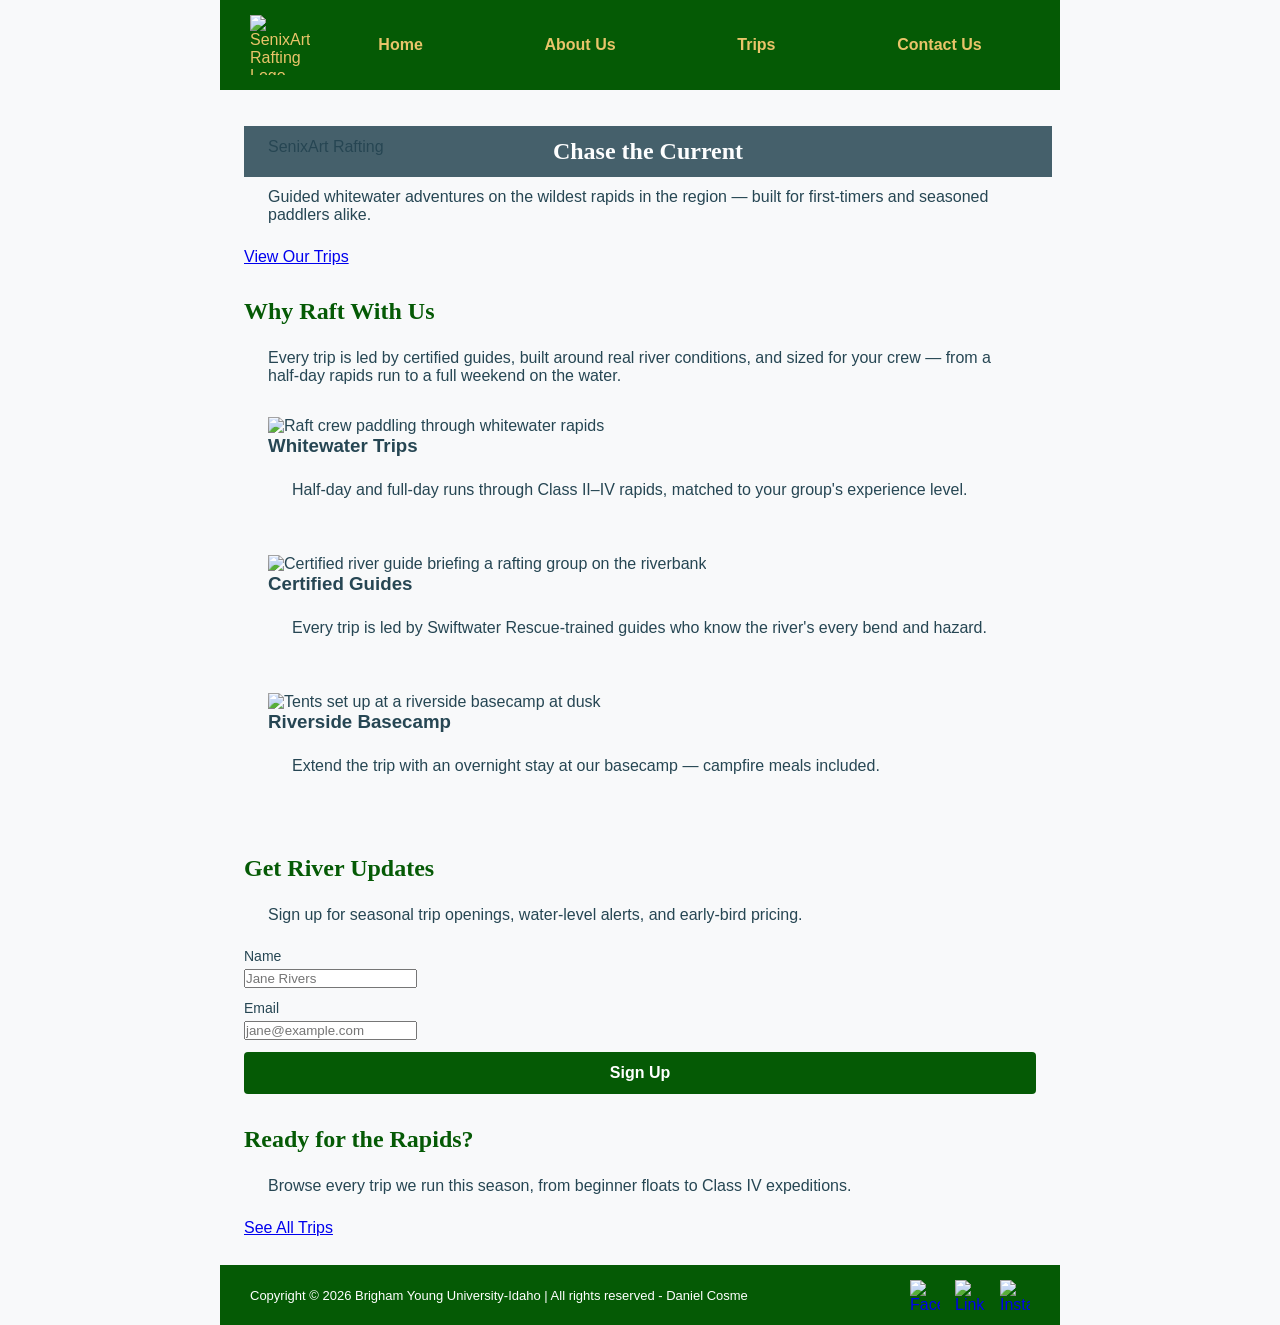
==== wwr/index.html @ cfdfca32 "Add initial index.html for SenixArt Rafting site This HTML file contains the structure and content f" ====
<!DOCTYPE html>
<html lang="en">
<head>
    <meta charset="UTF-8">
    <meta name="viewport" content="width=device-width, initial-scale=1.0">
    <title>SenixArt Rafting - Whitewater Trips & Guided Adventures</title>
    <meta name="description" content="SenixArt Rafting offers guided whitewater trips, expert river guides, and riverside basecamp experiences. Book your rapids adventure today.">
    <meta name="author" content="Daniel Cosme">
    <link rel="preconnect" href="https://fonts.googleapis.com">
    <link href="https://fonts.googleapis.com/css2?family=Anton&family=IBM+Plex+Mono:wght@500&family=Inter:wght@400;600&display=swap" rel="stylesheet">
    <link rel="stylesheet" href="styles/rafting.css">
</head>
<body>
    <header class="site-header">
        <img src="images/logo.png" alt="SenixArt Rafting Logo" class="logo">
        <nav>
            <a href="index.html" aria-current="page">Home</a>
            <a href="about.html">About Us</a>
            <a href="trips.html">Trips</a>
            <a href="contact.html">Contact Us</a>
        </nav>
    </header>

    <main>
        <section class="hero">
            <div class="hero-content">
                <p class="eyebrow">SenixArt Rafting</p>
                <h1>Chase the Current</h1>
                <p>Guided whitewater adventures on the wildest rapids in the region &mdash; built for first-timers and seasoned paddlers alike.</p>
                <a href="trips.html" class="btn btn-outline">View Our Trips</a>
            </div>
        </section>

        <section class="offerings-section">
            <div class="container">
                <h2>Why Raft With Us</h2>
                <p>Every trip is led by certified guides, built around real river conditions, and sized for your crew &mdash; from a half-day rapids run to a full weekend on the water.</p>

                <div class="offerings">
                    <article class="offering-card">
                        <img src="images/offer-rapids.jpg" alt="Raft crew paddling through whitewater rapids">
                        <div class="offering-body">
                            <h3>Whitewater Trips</h3>
                            <p>Half-day and full-day runs through Class II&ndash;IV rapids, matched to your group's experience level.</p>
                        </div>
                    </article>

                    <article class="offering-card">
                        <img src="images/offer-guides.jpg" alt="Certified river guide briefing a rafting group on the riverbank">
                        <div class="offering-body">
                            <h3>Certified Guides</h3>
                            <p>Every trip is led by Swiftwater Rescue-trained guides who know the river's every bend and hazard.</p>
                        </div>
                    </article>

                    <article class="offering-card">
                        <img src="images/offer-basecamp.jpg" alt="Tents set up at a riverside basecamp at dusk">
                        <div class="offering-body">
                            <h3>Riverside Basecamp</h3>
                            <p>Extend the trip with an overnight stay at our basecamp &mdash; campfire meals included.</p>
                        </div>
                    </article>
                </div>
            </div>
        </section>

        <section class="newsletter">
            <div class="container">
                <h2>Get River Updates</h2>
                <p>Sign up for seasonal trip openings, water-level alerts, and early-bird pricing.</p>
                <form action="#" method="post" class="newsletter-form">
                    <div class="form-item">
                        <label for="newsletter-name">Name</label>
                        <input type="text" id="newsletter-name" name="name" required placeholder="Jane Rivers">
                    </div>
                    <div class="form-item">
                        <label for="newsletter-email">Email</label>
                        <input type="email" id="newsletter-email" name="email" required placeholder="jane@example.com">
                    </div>
                    <button type="submit" class="submit-btn">Sign Up</button>
                </form>
            </div>
        </section>

        <section class="cta-banner">
            <div class="container">
                <h2>Ready for the Rapids?</h2>
                <p>Browse every trip we run this season, from beginner floats to Class IV expeditions.</p>
                <a href="trips.html" class="btn btn-primary">See All Trips</a>
            </div>
        </section>
    </main>

    <footer class="site-footer">
        <p>Copyright &copy; 2026 Brigham Young University-Idaho | All rights reserved - Daniel Cosme</p>
        <div class="socialmedia">
            <a href="https://facebook.com" target="_blank" rel="noopener">
                <img src="images/facebook.svg" alt="Facebook Icon">
            </a>
            <a href="https://linkedin.com" target="_blank" rel="noopener">
                <img src="images/linkedin.svg" alt="LinkedIn Icon">
            </a>
            <a href="https://instagram.com" target="_blank" rel="noopener">
                <img src="images/instagram.svg" alt="Instagram Icon">
            </a>
        </div>
    </footer>
</body>
</html>
---- wwr/styles/rafting.css ----
/* ==========================================================================
   1. CSS VARIABLES & THEME
   ========================================================================== */
:root {
  --primary-color: #055a05; 
  --secondary-color: #f4a261; 
  --accent1-color: #264653; 
  --accent2-color: #e9c46a; 
  --heading-font: "Times New Roman", "Georgia", serif;
  --body-font: Arial, Helvetica, sans-serif;
}

/* ==========================================================================
   2. UNIVERSAL RESET & BASE STYLES
   ========================================================================== */
* {
  margin: 0;
  padding: 0;
  box-sizing: border-box;
}

body {
  font-family: var(--body-font);
  color: var(--accent1-color);
  background-color: #f8f9fa;
}

header, main, footer {
  width: 840px;
  margin: 0 auto;
}

h1, h2 {
  font-family: var(--heading-font);
  color: var(--primary-color);
}

p, section, article {
  margin: 16px;
  padding: 8px;
}

/* ==========================================================================
   3. HEADER & NAVIGATION
   ========================================================================== */
header {
  background-color: var(--primary-color);
  color: var(--accent2-color);
  display: grid;
  grid-template-columns: 80px 1fr;
  align-items: center;
  padding: 15px 30px;
}

header img {
  width: 60px !important;
  height: 60px !important;
  object-fit: contain;
  display: block;
}

header nav {
  display: flex;
  justify-content: space-around;
  gap: 25px;
  margin: 0;
  padding: 0;
}

header nav a {
  color: var(--accent2-color);
  text-decoration: none;
  font-weight: bold;
}

header nav a:hover {
  color: #ffffff;
}

/* ==========================================================================
   4. HERO SECTION (HOME PAGE)
   ========================================================================== */
.hero {
  position: relative;
}

.hero > img {
  display: block;
  width: 100%;
  height: 380px;
  object-fit: cover;
}

.hero h1 {
  position: absolute;
  top: 20px;
  width: 100%;
  padding: 12px;
  text-align: center;
  opacity: 0.85;
  background-color: var(--accent1-color);
  color: #ffffff;
}

.hero article {
  position: absolute;
  bottom: 20px;
  left: 5%;
  right: 5%;
  background-color: rgba(255, 255, 255, 0.92);
  border-radius: 6px;
  margin: 0;
}

.hero article img {
  float: right;
  width: 120px;
  height: auto;
  margin-left: 15px;
  border-radius: 4px;
}

/* ==========================================================================
   5. ADVENTURES / GALLERY SECTION
   ========================================================================== */
.adventures h2 {
  text-align: center;
  margin-bottom: 20px;
}

.adventure-gallery {
  display: flex;
  justify-content: space-between;
  align-items: flex-start;
  gap: 15px; 
}

.adventure-gallery figure {
  margin: 0;
  text-align: center;
  width: 100%;
}

.adventure-gallery img {
  width: 100%;
  max-width: 140px;
  border-radius: 8px;
  object-fit: cover;
}

.adventure-gallery figcaption {
  margin-top: 8px;
  font-size: 14px;
  font-weight: bold;
}

/* ==========================================================================
   6. CONTACT PAGE GRID & LAYOUT
   ========================================================================== */
.contact-grid {
  display: grid;
  grid-template-columns: 1fr 1fr;
  gap: 20px;
  margin: 20px 0;
}

.company-info, .contact-form {
  background-color: #ffffff;
  padding: 20px;
  border-radius: 8px;
  box-shadow: 0 2px 5px rgba(0,0,0,0.05);
}

.company-info h2, .contact-form h2, .employee-profiles h2 {
  margin-bottom: 15px;
}

.map-container {
  margin-top: 15px;
  border-radius: 8px;
  overflow: hidden;
}

/* ==========================================================================
   7. FORM STYLES
   ========================================================================== */
.contact-form fieldset {
  border: 1px solid #ccc;
  border-radius: 6px;
  padding: 15px;
  margin-bottom: 15px;
}

.contact-form legend {
  font-weight: bold;
  color: var(--primary-color);
  padding: 0 5px;
}

.form-item {
  margin-bottom: 12px;
}

.form-item label {
  display: block;
  margin-bottom: 5px;
  font-size: 14px;
}

.contact-form input[type="text"],
.contact-form input[type="email"],
.contact-form textarea {
  width: 100%;
  padding: 10px;
  border: 1px solid #ccc;
  border-radius: 4px;
  font-family: var(--body-font);
}

.radio-item, .checkbox-item {
  display: flex;
  align-items: center;
  gap: 10px;
}

.radio-item input, .checkbox-item input {
  width: auto;
}

.radio-item label, .checkbox-item label {
  display: inline;
  font-weight: normal;
  margin-bottom: 0;
}

.submit-btn {
  background-color: var(--primary-color);
  color: #ffffff;
  padding: 12px 20px;
  border: none;
  border-radius: 4px;
  font-size: 16px;
  font-weight: bold;
  cursor: pointer;
  width: 100%;
  transition: background-color 0.2s;
}

.submit-btn:hover {
  background-color: #044404;
}

/* ==========================================================================
   8. STUDENT PROFILE & EMPLOYEE PROFILES GRID
   ========================================================================== */
.profile-section {
  text-align: center;
  margin: 20px 0;
}

.profile-section img {
  width: 140px;
  height: 140px;
  object-fit: cover;
  border-radius: 8px;
}

.employee-profiles {
  margin-top: 30px;
  background-color: #ffffff;
  padding: 20px;
  border-radius: 8px;
  box-shadow: 0 2px 5px rgba(0,0,0,0.05);
}

.employee-grid {
  display: flex;
  justify-content: space-between;
  align-items: flex-start;
  gap: 15px;
}

.employee-grid figure {
  margin: 0;
  text-align: center;
  width: 100%;
}

.employee-grid img {
  width: 140px !important;
  height: 140px !important;
  max-width: 140px !important;
  border-radius: 8px;
  object-fit: cover;
  margin: 0 auto 8px auto;
  display: block;
}

.employee-grid figcaption {
  font-size: 14px;
  font-weight: bold;
  color: var(--accent1-color);
}

/* ==========================================================================
   9. FOOTER & SOCIAL MEDIA ICONS
   ========================================================================== */
footer {
  background-color: var(--primary-color);
  color: #ffffff;
  display: flex;
  align-items: center;
  justify-content: space-between;
  padding: 15px 30px;
  margin-top: 20px;
}

footer p {
  color: #ffffff;
  margin: 0;
  padding: 0;
  font-size: 13px;
}

.socialmedia {
  display: flex;
  align-items: center;
  gap: 15px;
  margin: 0;
  padding: 0;
}

.socialmedia a {
  text-decoration: none;
}

.socialmedia img {
  width: 30px !important;
  height: 30px !important;
  object-fit: contain;
  display: block;
}

/* ==========================================================================
   10. RESPONSIVE MEDIA QUERIES
   ========================================================================== */
@media (max-width: 768px) {
  header, main, footer {
    width: 100%;
  }

  .contact-grid {
    grid-template-columns: 1fr;
  }
}
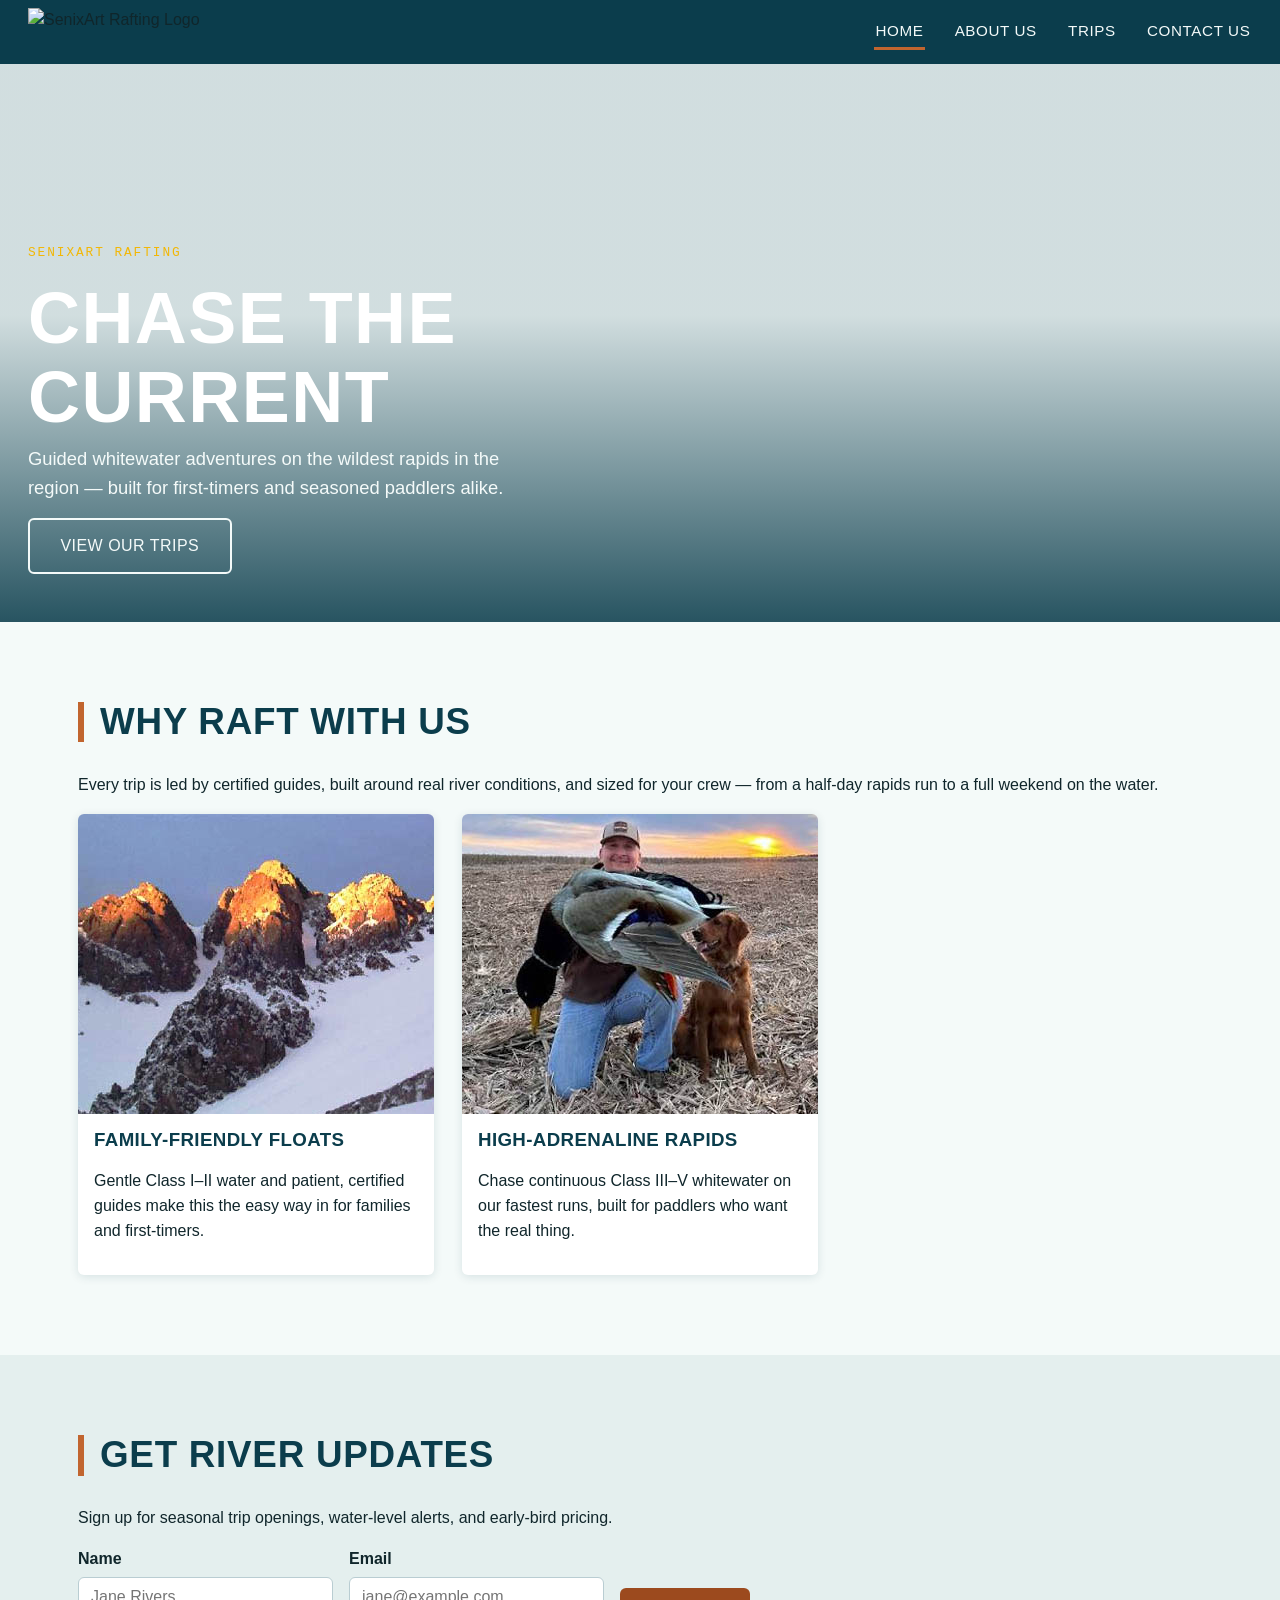
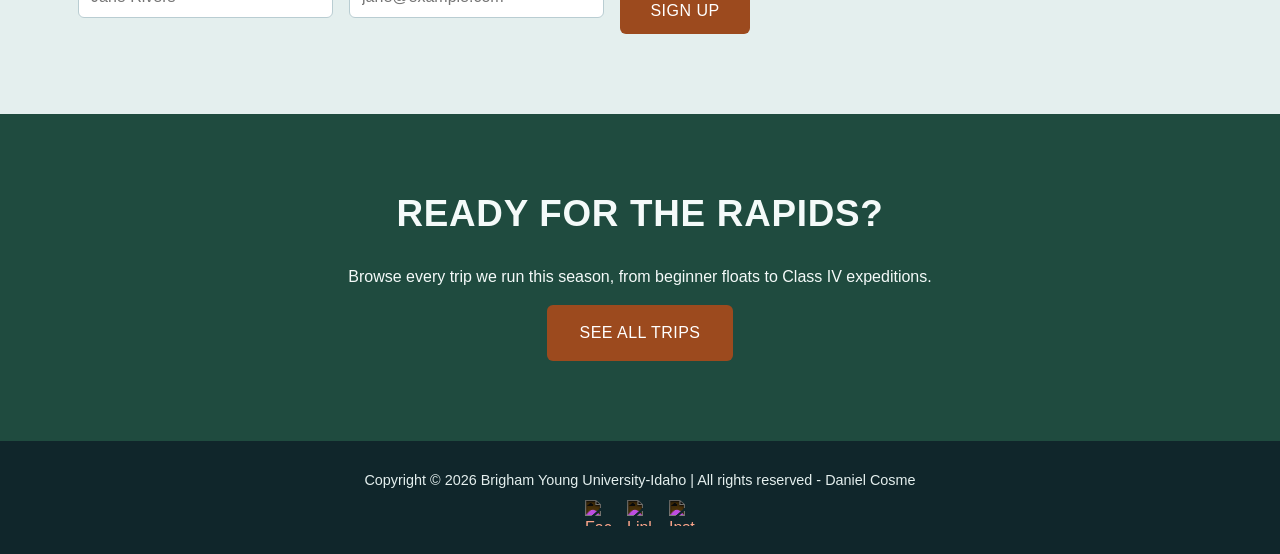
==== commit 44ae090f: "Update index.html" ====
--- a/wwr/index.html
+++ b/wwr/index.html
@@ -38,26 +38,18 @@
 
                 <div class="offerings">
                     <article class="offering-card">
-                        <img src="images/offer-rapids.jpg" alt="Raft crew paddling through whitewater rapids">
+                        <img src="images/rapids1.jpg" alt="Family group enjoying a calm rafting float" width="400" height="300">
                         <div class="offering-body">
-                            <h3>Whitewater Trips</h3>
-                            <p>Half-day and full-day runs through Class II&ndash;IV rapids, matched to your group's experience level.</p>
+                            <h3>Family-Friendly Floats</h3>
+                            <p>Gentle Class I&ndash;II water and patient, certified guides make this the easy way in for families and first-timers.</p>
                         </div>
                     </article>
 
                     <article class="offering-card">
-                        <img src="images/offer-guides.jpg" alt="Certified river guide briefing a rafting group on the riverbank">
+                        <img src="images/rapids2.jpg" alt="Raft crew crashing through a strong whitewater rapid" width="400" height="300">
                         <div class="offering-body">
-                            <h3>Certified Guides</h3>
-                            <p>Every trip is led by Swiftwater Rescue-trained guides who know the river's every bend and hazard.</p>
-                        </div>
-                    </article>
-
-                    <article class="offering-card">
-                        <img src="images/offer-basecamp.jpg" alt="Tents set up at a riverside basecamp at dusk">
-                        <div class="offering-body">
-                            <h3>Riverside Basecamp</h3>
-                            <p>Extend the trip with an overnight stay at our basecamp &mdash; campfire meals included.</p>
+                            <h3>High-Adrenaline Rapids</h3>
+                            <p>Chase continuous Class III&ndash;V whitewater on our fastest runs, built for paddlers who want the real thing.</p>
                         </div>
                     </article>
                 </div>
--- a/wwr/styles/rafting.css
+++ b/wwr/styles/rafting.css
@@ -1,355 +1,568 @@
-/* ==========================================================================
-   1. CSS VARIABLES & THEME
-   ========================================================================== */
+/* =========================================================
+   SenixArt Rafting — shared stylesheet
+   Used by index.html, trips.html, contact.html, about.html
+   ========================================================= */
+
+/* ---- Design tokens ---- */
 :root {
-  --primary-color: #055a05; 
-  --secondary-color: #f4a261; 
-  --accent1-color: #264653; 
-  --accent2-color: #e9c46a; 
-  --heading-font: "Times New Roman", "Georgia", serif;
-  --body-font: Arial, Helvetica, sans-serif;
-}
-
-/* ==========================================================================
-   2. UNIVERSAL RESET & BASE STYLES
-   ========================================================================== */
+  /* colors */
+  --color-river-deep: #0b3d4c;
+  --color-river-mid: #145566;
+  --color-forest: #1f4b3f;
+  --color-foam: #f4faf9;
+  --color-foam-dim: #e4efee;
+  --color-ink: #10262b;
+  --color-clay: #c1652f;
+  --color-clay-dark: #9c4a1e;
+  --color-sun: #f2b705;
+
+  /* type */
+  --font-display: "Anton", "Arial Narrow", sans-serif;
+  --font-body: "Inter", "Segoe UI", Helvetica, Arial, sans-serif;
+  --font-mono: "IBM Plex Mono", "Courier New", monospace;
+
+  /* spacing scale */
+  --space-xs: 0.5rem;
+  --space-sm: 1rem;
+  --space-md: 1.75rem;
+  --space-lg: 3rem;
+  --space-xl: 5rem;
+
+  --radius: 6px;
+  --max-width: 1180px;
+}
+
+/* ---- Reset / base ---- */
 * {
+  box-sizing: border-box;
+}
+
+html {
+  scroll-behavior: smooth;
+}
+
+body {
   margin: 0;
-  padding: 0;
-  box-sizing: border-box;
-}
-
-body {
-  font-family: var(--body-font);
-  color: var(--accent1-color);
-  background-color: #f8f9fa;
-}
-
-header, main, footer {
-  width: 840px;
+  font-family: var(--font-body);
+  color: var(--color-ink);
+  background: var(--color-foam);
+  line-height: 1.55;
+}
+
+img {
+  max-width: 100%;
+  display: block;
+}
+
+a {
+  color: var(--color-river-mid);
+}
+
+h1, h2, h3, h4 {
+  font-family: var(--font-display);
+  text-transform: uppercase;
+  letter-spacing: 0.02em;
+  line-height: 1.1;
+  color: var(--color-river-deep);
+  margin-top: 0;
+}
+
+h2 {
+  font-size: clamp(1.6rem, 3vw, 2.3rem);
+  border-left: 6px solid var(--color-clay);
+  padding-left: var(--space-sm);
+}
+
+p {
+  margin: 0 0 var(--space-sm);
+}
+
+.container {
+  max-width: var(--max-width);
   margin: 0 auto;
-}
-
-h1, h2 {
-  font-family: var(--heading-font);
-  color: var(--primary-color);
-}
-
-p, section, article {
-  margin: 16px;
-  padding: 8px;
-}
-
-/* ==========================================================================
-   3. HEADER & NAVIGATION
-   ========================================================================== */
-header {
-  background-color: var(--primary-color);
-  color: var(--accent2-color);
-  display: grid;
-  grid-template-columns: 80px 1fr;
+  padding: 0 var(--space-md);
+}
+
+section {
+  padding: var(--space-xl) 0;
+}
+
+/* visible focus for keyboard users */
+a:focus-visible,
+button:focus-visible,
+input:focus-visible,
+textarea:focus-visible {
+  outline: 3px solid var(--color-sun);
+  outline-offset: 2px;
+}
+
+@media (prefers-reduced-motion: reduce) {
+  html {
+    scroll-behavior: auto;
+  }
+  * {
+    animation: none !important;
+    transition: none !important;
+  }
+}
+
+/* ---- Buttons ---- */
+.btn {
+  display: inline-block;
+  font-family: var(--font-display);
+  letter-spacing: 0.03em;
+  text-transform: uppercase;
+  text-decoration: none;
+  padding: 0.85rem 1.9rem;
+  border-radius: var(--radius);
+  border: 2px solid transparent;
+  cursor: pointer;
+  font-size: 1rem;
+}
+
+.btn-primary {
+  background: var(--color-clay-dark);
+  color: #fff;
+}
+.btn-primary:hover,
+.btn-primary:focus-visible {
+  background: var(--color-clay);
+}
+
+.btn-outline {
+  background: transparent;
+  border-color: var(--color-foam);
+  color: var(--color-foam);
+}
+.btn-outline:hover,
+.btn-outline:focus-visible {
+  background: var(--color-foam);
+  color: var(--color-river-deep);
+}
+
+/* ---- Header / nav (identical on every page) ---- */
+.site-header {
+  background: var(--color-river-deep);
+  display: flex;
   align-items: center;
-  padding: 15px 30px;
-}
-
-header img {
-  width: 60px !important;
-  height: 60px !important;
-  object-fit: contain;
-  display: block;
-}
-
-header nav {
-  display: flex;
-  justify-content: space-around;
-  gap: 25px;
-  margin: 0;
-  padding: 0;
-}
-
-header nav a {
-  color: var(--accent2-color);
+  justify-content: space-between;
+  flex-wrap: wrap;
+  gap: var(--space-sm);
+  padding: var(--space-xs) var(--space-md);
+}
+
+.site-header .logo {
+  height: 48px;
+  width: auto;
+}
+
+.site-header nav {
+  display: flex;
+  gap: var(--space-md);
+  flex-wrap: wrap;
+}
+
+.site-header nav a {
+  color: var(--color-foam);
   text-decoration: none;
-  font-weight: bold;
-}
-
-header nav a:hover {
-  color: #ffffff;
-}
-
-/* ==========================================================================
-   4. HERO SECTION (HOME PAGE)
-   ========================================================================== */
+  font-family: var(--font-display);
+  letter-spacing: 0.04em;
+  text-transform: uppercase;
+  font-size: 0.95rem;
+  padding: 0.3rem 0.1rem;
+  border-bottom: 3px solid transparent;
+}
+
+.site-header nav a:hover,
+.site-header nav a:focus-visible,
+.site-header nav a[aria-current="page"] {
+  border-bottom-color: var(--color-clay);
+}
+
+/* ---- Hero (home page) ---- */
 .hero {
   position: relative;
-}
-
-.hero > img {
+  min-height: 62vh;
+  display: flex;
+  align-items: flex-end;
+  background: linear-gradient(0deg, rgba(11, 61, 76, 0.88) 0%, rgba(11, 61, 76, 0.15) 55%),
+    url("../images/hero-rapids.jpg") center/cover no-repeat;
+  color: var(--color-foam);
+}
+
+.hero-content {
+  position: absolute;
+  left: var(--space-md);
+  bottom: var(--space-lg);
+  max-width: 34rem;
+}
+
+.hero-content .eyebrow {
+  font-family: var(--font-mono);
+  text-transform: uppercase;
+  letter-spacing: 0.15em;
+  font-size: 0.8rem;
+  color: var(--color-sun);
+}
+
+.hero-content h1 {
+  color: #fff;
+  font-size: clamp(2.5rem, 7vw, 4.5rem);
+  margin: var(--space-xs) 0;
+}
+
+.hero-content p {
+  font-size: 1.15rem;
+  max-width: 30rem;
+}
+
+/* ---- Page intro banner (trips / contact) ---- */
+.page-intro {
+  background: var(--color-river-deep);
+  color: var(--color-foam);
+  padding: var(--space-lg) 0;
+}
+
+.page-intro h1 {
+  color: #fff;
+}
+
+.page-intro p {
+  max-width: 40rem;
+  font-size: 1.1rem;
+}
+
+/* ---- CTA banner ---- */
+.cta-banner {
+  background: var(--color-forest);
+  color: var(--color-foam);
+  text-align: center;
+}
+
+.cta-banner h2 {
+  color: var(--color-foam);
+  border-left: none;
+  padding-left: 0;
+}
+
+/* ---- Offerings grid (home page — required CSS Grid) ---- */
+.offerings {
+  display: grid;
+  grid-template-columns: repeat(3, 1fr);
+  gap: var(--space-md);
+}
+
+.offering-card {
+  background: #fff;
+  border-radius: var(--radius);
+  overflow: hidden;
+  box-shadow: 0 2px 10px rgba(11, 61, 76, 0.12);
+}
+
+.offering-card img {
+  aspect-ratio: 4 / 3;
+  object-fit: cover;
+  width: 100%;
+}
+
+.offering-card .offering-body {
+  padding: var(--space-sm);
+}
+
+/* ---- Newsletter form ---- */
+.newsletter {
+  background: var(--color-foam-dim);
+}
+
+.newsletter-form {
+  display: flex;
+  gap: var(--space-sm);
+  flex-wrap: wrap;
+  align-items: flex-end;
+  max-width: 42rem;
+}
+
+.newsletter-form .form-item {
+  flex: 1 1 200px;
+}
+
+/* ---- Shared form styling (newsletter + contact) ---- */
+.form-item {
+  margin-bottom: var(--space-sm);
+}
+
+.form-item label {
   display: block;
+  font-weight: 600;
+  margin-bottom: 0.3rem;
+}
+
+input[type="text"],
+input[type="email"],
+textarea {
   width: 100%;
-  height: 380px;
+  padding: 0.65rem 0.75rem;
+  border: 1px solid #b9cdd2;
+  border-radius: var(--radius);
+  font-family: var(--font-body);
+  font-size: 1rem;
+  background: #fff;
+  color: var(--color-ink);
+}
+
+fieldset {
+  border: 1px solid #b9cdd2;
+  border-radius: var(--radius);
+  margin-bottom: var(--space-sm);
+  padding: var(--space-sm);
+}
+
+legend {
+  font-family: var(--font-display);
+  text-transform: uppercase;
+  letter-spacing: 0.03em;
+  padding: 0 0.4rem;
+  color: var(--color-river-deep);
+}
+
+.radio-item,
+.checkbox-item {
+  display: flex;
+  align-items: center;
+  gap: 0.5rem;
+}
+.radio-item label,
+.checkbox-item label {
+  font-weight: 400;
+  margin: 0;
+}
+
+.submit-btn {
+  background: var(--color-clay-dark);
+  color: #fff;
+  border: none;
+  padding: 0.85rem 1.9rem;
+  border-radius: var(--radius);
+  font-family: var(--font-display);
+  text-transform: uppercase;
+  letter-spacing: 0.03em;
+  cursor: pointer;
+  font-size: 1rem;
+}
+.submit-btn:hover,
+.submit-btn:focus-visible {
+  background: var(--color-clay);
+}
+
+/* ---- Trip cards (trips page) ---- */
+.trip-list {
+  display: grid;
+  gap: var(--space-lg);
+}
+
+.trip-card {
+  display: grid;
+  grid-template-columns: 1fr 1fr;
+  gap: var(--space-md);
+  align-items: center;
+  background: #fff;
+  border-radius: var(--radius);
+  overflow: hidden;
+  box-shadow: 0 2px 10px rgba(11, 61, 76, 0.12);
+}
+
+.trip-card img {
+  height: 100%;
+  min-height: 260px;
   object-fit: cover;
 }
 
-.hero h1 {
-  position: absolute;
-  top: 20px;
+.trip-card .trip-body {
+  padding: var(--space-md);
+}
+
+.trip-card:nth-child(even) img {
+  order: 2;
+}
+
+.trip-badge {
+  display: inline-block;
+  font-family: var(--font-mono);
+  font-size: 0.8rem;
+  text-transform: uppercase;
+  letter-spacing: 0.05em;
+  background: var(--color-sun);
+  color: var(--color-ink);
+  padding: 0.2rem 0.6rem;
+  border-radius: 999px;
+  margin-bottom: var(--space-xs);
+}
+
+/* ---- Trips table ---- */
+.trips-table-wrap {
+  overflow-x: auto;
+}
+
+.trips-table {
   width: 100%;
-  padding: 12px;
-  text-align: center;
-  opacity: 0.85;
-  background-color: var(--accent1-color);
-  color: #ffffff;
-}
-
-.hero article {
-  position: absolute;
-  bottom: 20px;
-  left: 5%;
-  right: 5%;
-  background-color: rgba(255, 255, 255, 0.92);
-  border-radius: 6px;
-  margin: 0;
-}
-
-.hero article img {
-  float: right;
-  width: 120px;
-  height: auto;
-  margin-left: 15px;
-  border-radius: 4px;
-}
-
-/* ==========================================================================
-   5. ADVENTURES / GALLERY SECTION
-   ========================================================================== */
-.adventures h2 {
-  text-align: center;
-  margin-bottom: 20px;
-}
-
-.adventure-gallery {
-  display: flex;
-  justify-content: space-between;
-  align-items: flex-start;
-  gap: 15px; 
-}
-
-.adventure-gallery figure {
-  margin: 0;
-  text-align: center;
-  width: 100%;
-}
-
-.adventure-gallery img {
-  width: 100%;
-  max-width: 140px;
-  border-radius: 8px;
+  border-collapse: collapse;
+  font-family: var(--font-mono);
+  font-size: 0.92rem;
+  background: #fff;
+}
+
+.trips-table caption {
+  font-family: var(--font-display);
+  text-align: left;
+  text-transform: uppercase;
+  letter-spacing: 0.03em;
+  color: var(--color-river-deep);
+  padding-bottom: var(--space-xs);
+}
+
+.trips-table th,
+.trips-table td {
+  border: 1px solid #cfe0e2;
+  padding: 0.75rem 0.9rem;
+  text-align: left;
+}
+
+.trips-table thead th {
+  background: var(--color-river-deep);
+  color: var(--color-foam);
+  font-family: var(--font-body);
+  font-weight: 600;
+  text-transform: uppercase;
+  font-size: 0.8rem;
+  letter-spacing: 0.04em;
+}
+
+.trips-table tbody tr:nth-child(even) {
+  background: var(--color-foam-dim);
+}
+
+/* ---- Contact page ---- */
+.profile-section {
+  display: flex;
+  justify-content: center;
+  margin-bottom: var(--space-md);
+}
+
+.profile-section img {
+  width: 140px;
+  height: 140px;
+  border-radius: 50%;
   object-fit: cover;
-}
-
-.adventure-gallery figcaption {
-  margin-top: 8px;
-  font-size: 14px;
-  font-weight: bold;
-}
-
-/* ==========================================================================
-   6. CONTACT PAGE GRID & LAYOUT
-   ========================================================================== */
+  border: 4px solid var(--color-foam-dim);
+}
+
 .contact-grid {
   display: grid;
   grid-template-columns: 1fr 1fr;
-  gap: 20px;
-  margin: 20px 0;
-}
-
-.company-info, .contact-form {
-  background-color: #ffffff;
-  padding: 20px;
-  border-radius: 8px;
-  box-shadow: 0 2px 5px rgba(0,0,0,0.05);
-}
-
-.company-info h2, .contact-form h2, .employee-profiles h2 {
-  margin-bottom: 15px;
+  gap: var(--space-lg);
+  align-items: start;
 }
 
 .map-container {
-  margin-top: 15px;
-  border-radius: 8px;
+  margin-top: var(--space-sm);
+  border-radius: var(--radius);
   overflow: hidden;
 }
 
-/* ==========================================================================
-   7. FORM STYLES
-   ========================================================================== */
-.contact-form fieldset {
-  border: 1px solid #ccc;
-  border-radius: 6px;
-  padding: 15px;
-  margin-bottom: 15px;
-}
-
-.contact-form legend {
-  font-weight: bold;
-  color: var(--primary-color);
-  padding: 0 5px;
-}
-
-.form-item {
-  margin-bottom: 12px;
-}
-
-.form-item label {
+.map-container iframe {
+  width: 100%;
+  border: 0;
   display: block;
-  margin-bottom: 5px;
-  font-size: 14px;
-}
-
-.contact-form input[type="text"],
-.contact-form input[type="email"],
-.contact-form textarea {
-  width: 100%;
-  padding: 10px;
-  border: 1px solid #ccc;
-  border-radius: 4px;
-  font-family: var(--body-font);
-}
-
-.radio-item, .checkbox-item {
-  display: flex;
-  align-items: center;
-  gap: 10px;
-}
-
-.radio-item input, .checkbox-item input {
-  width: auto;
-}
-
-.radio-item label, .checkbox-item label {
-  display: inline;
-  font-weight: normal;
-  margin-bottom: 0;
-}
-
-.submit-btn {
-  background-color: var(--primary-color);
-  color: #ffffff;
-  padding: 12px 20px;
-  border: none;
-  border-radius: 4px;
-  font-size: 16px;
-  font-weight: bold;
-  cursor: pointer;
-  width: 100%;
-  transition: background-color 0.2s;
-}
-
-.submit-btn:hover {
-  background-color: #044404;
-}
-
-/* ==========================================================================
-   8. STUDENT PROFILE & EMPLOYEE PROFILES GRID
-   ========================================================================== */
-.profile-section {
+}
+
+.employee-profiles {
   text-align: center;
-  margin: 20px 0;
-}
-
-.profile-section img {
-  width: 140px;
-  height: 140px;
-  object-fit: cover;
-  border-radius: 8px;
-}
-
-.employee-profiles {
-  margin-top: 30px;
-  background-color: #ffffff;
-  padding: 20px;
-  border-radius: 8px;
-  box-shadow: 0 2px 5px rgba(0,0,0,0.05);
 }
 
 .employee-grid {
-  display: flex;
-  justify-content: space-between;
-  align-items: flex-start;
-  gap: 15px;
+  display: grid;
+  grid-template-columns: repeat(3, 1fr);
+  gap: var(--space-md);
+  margin-top: var(--space-md);
 }
 
 .employee-grid figure {
   margin: 0;
+}
+
+.employee-grid img {
+  border-radius: var(--radius);
+  aspect-ratio: 1 / 1;
+  object-fit: cover;
+  width: 100%;
+}
+
+.employee-grid figcaption {
+  margin-top: var(--space-xs);
+  font-weight: 600;
+}
+
+/* ---- Footer (identical on every page) ---- */
+.site-footer {
+  background: var(--color-ink);
+  color: var(--color-foam-dim);
   text-align: center;
-  width: 100%;
-}
-
-.employee-grid img {
-  width: 140px !important;
-  height: 140px !important;
-  max-width: 140px !important;
-  border-radius: 8px;
-  object-fit: cover;
-  margin: 0 auto 8px auto;
-  display: block;
-}
-
-.employee-grid figcaption {
-  font-size: 14px;
-  font-weight: bold;
-  color: var(--accent1-color);
-}
-
-/* ==========================================================================
-   9. FOOTER & SOCIAL MEDIA ICONS
-   ========================================================================== */
-footer {
-  background-color: var(--primary-color);
-  color: #ffffff;
-  display: flex;
-  align-items: center;
-  justify-content: space-between;
-  padding: 15px 30px;
-  margin-top: 20px;
-}
-
-footer p {
-  color: #ffffff;
-  margin: 0;
-  padding: 0;
-  font-size: 13px;
+  padding: var(--space-md);
+}
+
+.site-footer p {
+  margin: 0 0 var(--space-xs);
+  font-size: 0.9rem;
 }
 
 .socialmedia {
   display: flex;
-  align-items: center;
-  gap: 15px;
-  margin: 0;
-  padding: 0;
-}
-
-.socialmedia a {
-  text-decoration: none;
+  justify-content: center;
+  gap: var(--space-sm);
 }
 
 .socialmedia img {
-  width: 30px !important;
-  height: 30px !important;
-  object-fit: contain;
-  display: block;
-}
-
-/* ==========================================================================
-   10. RESPONSIVE MEDIA QUERIES
-   ========================================================================== */
-@media (max-width: 768px) {
-  header, main, footer {
-    width: 100%;
-  }
-
+  width: 26px;
+  height: 26px;
+  filter: invert(96%) sepia(6%) saturate(150%);
+}
+
+/* ---- Responsive ---- */
+@media (max-width: 900px) {
+  .offerings {
+    grid-template-columns: repeat(2, 1fr);
+  }
   .contact-grid {
     grid-template-columns: 1fr;
   }
-}
+  .trip-card {
+    grid-template-columns: 1fr;
+  }
+  .trip-card img {
+    min-height: 200px;
+  }
+  .trip-card:nth-child(even) img {
+    order: 0;
+  }
+}
+
+@media (max-width: 600px) {
+  .site-header {
+    flex-direction: column;
+    align-items: flex-start;
+  }
+  .offerings {
+    grid-template-columns: 1fr;
+  }
+  .employee-grid {
+    grid-template-columns: 1fr;
+  }
+  .hero-content {
+    left: var(--space-sm);
+    right: var(--space-sm);
+    bottom: var(--space-md);
+  }
+  .hero {
+    min-height: 70vh;
+  }
+}
